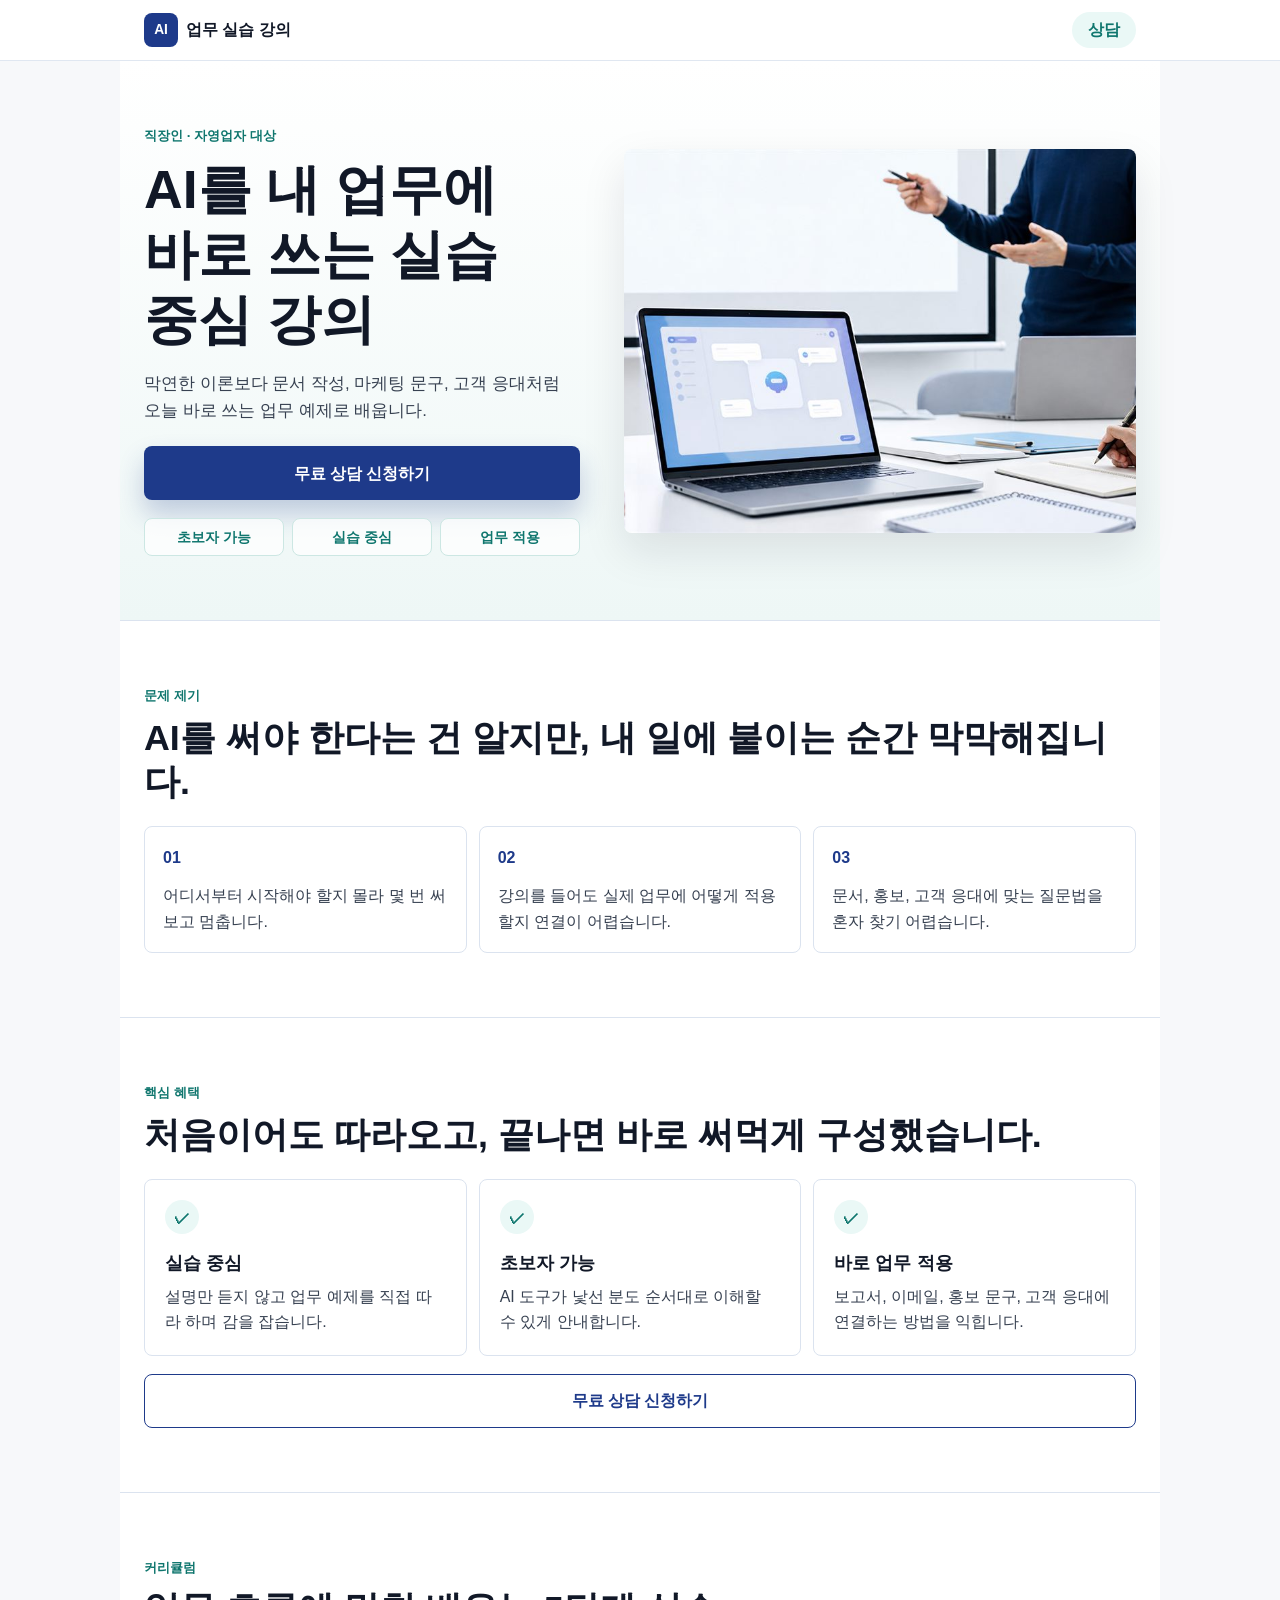
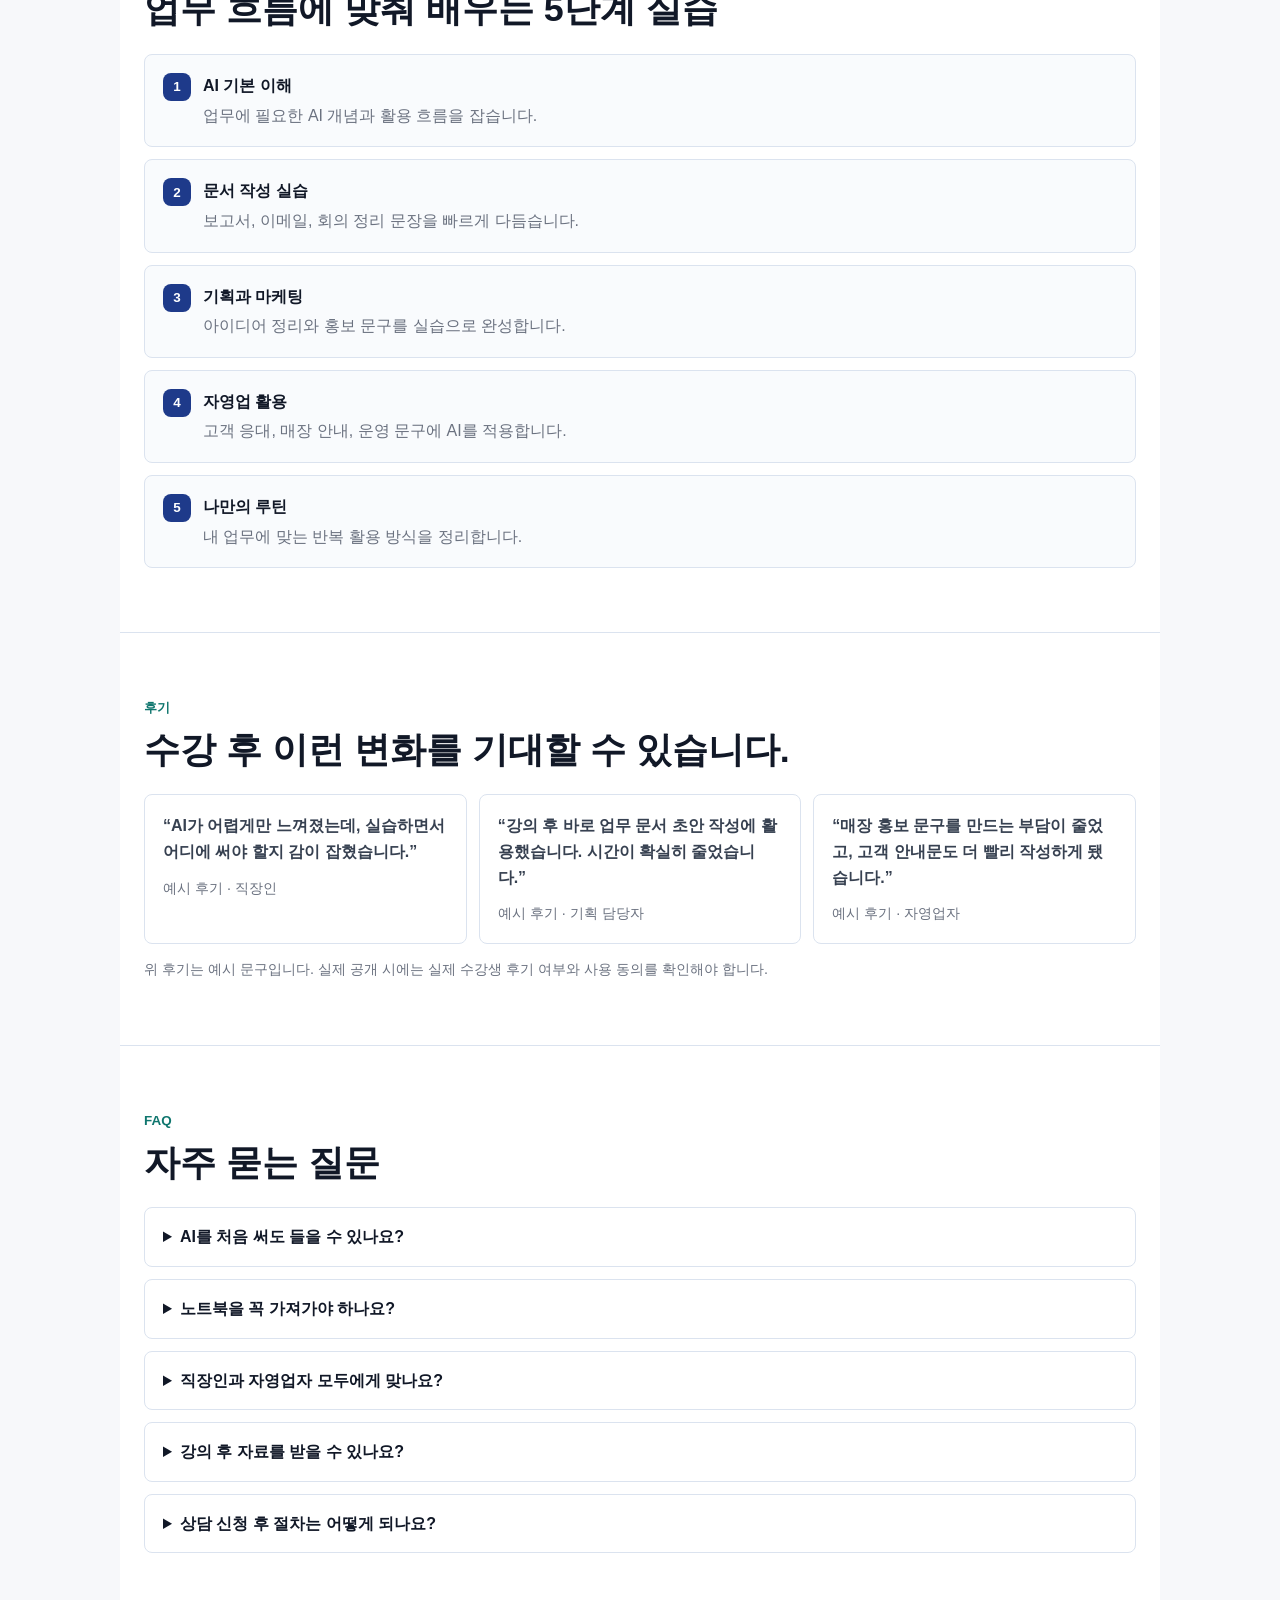
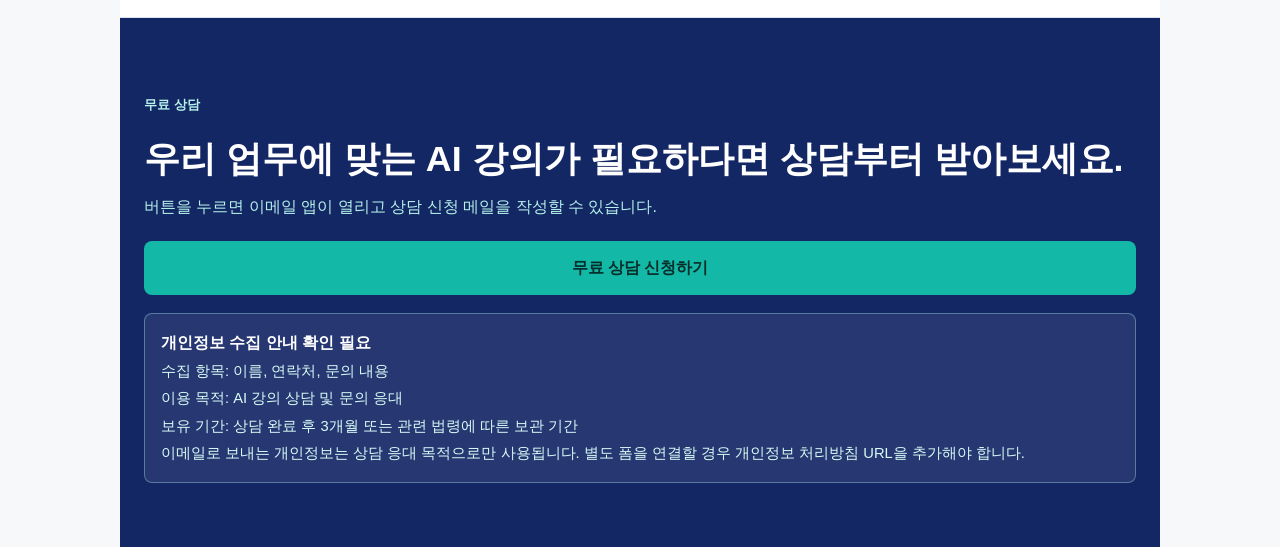
==== index.html @ 7e44499a "Add AI lecture landing page" ====
<!DOCTYPE html>
<html lang="ko">
  <head>
    <meta charset="UTF-8" />
    <meta name="viewport" content="width=device-width, initial-scale=1.0" />
    <title>AI 강의 신청 페이지</title>
    <link rel="stylesheet" href="ai-lecture-lp.css" />
  </head>
  <body>
    <header class="site-header">
      <a class="brand" href="#top" aria-label="AI 업무 실습 강의 처음으로">
        <span class="brand-mark">AI</span>
        <span>업무 실습 강의</span>
      </a>
      <a class="header-cta" href="mailto:stepmailkr@gmail.com" data-consult-button>상담</a>
    </header>

    <main id="top">
      <section class="hero-section" aria-labelledby="hero-title">
        <div class="hero-copy">
          <p class="eyebrow">직장인 · 자영업자 대상</p>
          <h1 id="hero-title">AI를 내 업무에 바로 쓰는 실습 중심 강의</h1>
          <p class="hero-description">
            막연한 이론보다 문서 작성, 마케팅 문구, 고객 응대처럼 오늘 바로 쓰는 업무 예제로 배웁니다.
          </p>
          <a class="primary-button" href="mailto:stepmailkr@gmail.com" data-consult-button>무료 상담 신청하기</a>
          <ul class="trust-list" aria-label="강의 특징">
            <li>초보자 가능</li>
            <li>실습 중심</li>
            <li>업무 적용</li>
          </ul>
        </div>
        <div class="hero-media">
          <img src="ai-lecture-hero.jpg" alt="노트북과 강의 자료가 놓인 AI 업무 실습 장면" />
        </div>
      </section>

      <section class="section problem-section" aria-labelledby="problem-title">
        <p class="section-label">문제 제기</p>
        <h2 id="problem-title">AI를 써야 한다는 건 알지만, 내 일에 붙이는 순간 막막해집니다.</h2>
        <div class="problem-list">
          <article>
            <span>01</span>
            <p>어디서부터 시작해야 할지 몰라 몇 번 써보고 멈춥니다.</p>
          </article>
          <article>
            <span>02</span>
            <p>강의를 들어도 실제 업무에 어떻게 적용할지 연결이 어렵습니다.</p>
          </article>
          <article>
            <span>03</span>
            <p>문서, 홍보, 고객 응대에 맞는 질문법을 혼자 찾기 어렵습니다.</p>
          </article>
        </div>
      </section>

      <section class="section benefit-section" aria-labelledby="benefit-title">
        <p class="section-label">핵심 혜택</p>
        <h2 id="benefit-title">처음이어도 따라오고, 끝나면 바로 써먹게 구성했습니다.</h2>
        <div class="benefit-grid">
          <article class="benefit-card">
            <span class="card-icon" aria-hidden="true">✓</span>
            <h3>실습 중심</h3>
            <p>설명만 듣지 않고 업무 예제를 직접 따라 하며 감을 잡습니다.</p>
          </article>
          <article class="benefit-card">
            <span class="card-icon" aria-hidden="true">✓</span>
            <h3>초보자 가능</h3>
            <p>AI 도구가 낯선 분도 순서대로 이해할 수 있게 안내합니다.</p>
          </article>
          <article class="benefit-card">
            <span class="card-icon" aria-hidden="true">✓</span>
            <h3>바로 업무 적용</h3>
            <p>보고서, 이메일, 홍보 문구, 고객 응대에 연결하는 방법을 익힙니다.</p>
          </article>
        </div>
        <a class="secondary-button" href="mailto:stepmailkr@gmail.com" data-consult-button>무료 상담 신청하기</a>
      </section>

      <section class="section curriculum-section" aria-labelledby="curriculum-title">
        <p class="section-label">커리큘럼</p>
        <h2 id="curriculum-title">업무 흐름에 맞춰 배우는 5단계 실습</h2>
        <ol class="curriculum-list">
          <li>
            <strong>AI 기본 이해</strong>
            <span>업무에 필요한 AI 개념과 활용 흐름을 잡습니다.</span>
          </li>
          <li>
            <strong>문서 작성 실습</strong>
            <span>보고서, 이메일, 회의 정리 문장을 빠르게 다듬습니다.</span>
          </li>
          <li>
            <strong>기획과 마케팅</strong>
            <span>아이디어 정리와 홍보 문구를 실습으로 완성합니다.</span>
          </li>
          <li>
            <strong>자영업 활용</strong>
            <span>고객 응대, 매장 안내, 운영 문구에 AI를 적용합니다.</span>
          </li>
          <li>
            <strong>나만의 루틴</strong>
            <span>내 업무에 맞는 반복 활용 방식을 정리합니다.</span>
          </li>
        </ol>
      </section>

      <section class="section review-section" aria-labelledby="review-title">
        <p class="section-label">후기</p>
        <h2 id="review-title">수강 후 이런 변화를 기대할 수 있습니다.</h2>
        <div class="review-list">
          <figure>
            <blockquote>“AI가 어렵게만 느껴졌는데, 실습하면서 어디에 써야 할지 감이 잡혔습니다.”</blockquote>
            <figcaption>예시 후기 · 직장인</figcaption>
          </figure>
          <figure>
            <blockquote>“강의 후 바로 업무 문서 초안 작성에 활용했습니다. 시간이 확실히 줄었습니다.”</blockquote>
            <figcaption>예시 후기 · 기획 담당자</figcaption>
          </figure>
          <figure>
            <blockquote>“매장 홍보 문구를 만드는 부담이 줄었고, 고객 안내문도 더 빨리 작성하게 됐습니다.”</blockquote>
            <figcaption>예시 후기 · 자영업자</figcaption>
          </figure>
        </div>
        <p class="notice-text">위 후기는 예시 문구입니다. 실제 공개 시에는 실제 수강생 후기 여부와 사용 동의를 확인해야 합니다.</p>
      </section>

      <section class="section faq-section" aria-labelledby="faq-title">
        <p class="section-label">FAQ</p>
        <h2 id="faq-title">자주 묻는 질문</h2>
        <div class="faq-list">
          <details>
            <summary>AI를 처음 써도 들을 수 있나요?</summary>
            <p>가능합니다. 기본 개념부터 실습 순서까지 초보자 기준으로 안내합니다.</p>
          </details>
          <details>
            <summary>노트북을 꼭 가져가야 하나요?</summary>
            <p>실습 중심 강의이므로 노트북 지참을 권장합니다.</p>
          </details>
          <details>
            <summary>직장인과 자영업자 모두에게 맞나요?</summary>
            <p>문서, 홍보, 고객 응대처럼 공통 업무 예제를 중심으로 다룹니다.</p>
          </details>
          <details>
            <summary>강의 후 자료를 받을 수 있나요?</summary>
            <p>상담 시 제공 자료와 강의 구성 범위를 함께 안내합니다.</p>
          </details>
          <details>
            <summary>상담 신청 후 절차는 어떻게 되나요?</summary>
            <p>신청 내용을 확인한 뒤 강의 일정과 적합한 구성을 안내드립니다.</p>
          </details>
        </div>
      </section>

      <section id="consult" class="consult-section" aria-labelledby="consult-title">
        <p class="section-label">무료 상담</p>
        <h2 id="consult-title">우리 업무에 맞는 AI 강의가 필요하다면 상담부터 받아보세요.</h2>
        <p>버튼을 누르면 이메일 앱이 열리고 상담 신청 메일을 작성할 수 있습니다.</p>
        <a class="primary-button" href="mailto:stepmailkr@gmail.com" data-consult-button>무료 상담 신청하기</a>
        <div class="privacy-note" aria-label="개인정보 수집 안내">
          <strong>개인정보 수집 안내 확인 필요</strong>
          <p>수집 항목: 이름, 연락처, 문의 내용</p>
          <p>이용 목적: AI 강의 상담 및 문의 응대</p>
          <p>보유 기간: 상담 완료 후 3개월 또는 관련 법령에 따른 보관 기간</p>
          <p>이메일로 보내는 개인정보는 상담 응대 목적으로만 사용됩니다. 별도 폼을 연결할 경우 개인정보 처리방침 URL을 추가해야 합니다.</p>
        </div>
      </section>
    </main>

    <nav class="floating-cta" aria-label="빠른 상담 신청">
      <a href="mailto:stepmailkr@gmail.com" data-consult-button>무료 상담 신청하기</a>
    </nav>

    <script src="ai-lecture-lp.js"></script>
  </body>
</html>
---- ai-lecture-lp.css ----
:root {
  color-scheme: light;
  --bg: #f7f8fa;
  --surface: #ffffff;
  --primary: #1e3a8a;
  --primary-dark: #142765;
  --accent: #14b8a6;
  --text: #111827;
  --muted: #6b7280;
  --line: #dbe3ef;
  --shadow: 0 18px 44px rgba(17, 24, 39, 0.1);
}

* {
  box-sizing: border-box;
}

html {
  scroll-behavior: smooth;
}

body {
  margin: 0;
  background: var(--bg);
  color: var(--text);
  font-family: -apple-system, BlinkMacSystemFont, "Segoe UI", "Noto Sans KR", sans-serif;
  line-height: 1.6;
}

body::after {
  content: "";
  display: block;
  height: 84px;
}

a {
  color: inherit;
  text-decoration: none;
}

img {
  display: block;
  width: 100%;
}

.site-header {
  position: sticky;
  top: 0;
  z-index: 20;
  display: flex;
  align-items: center;
  justify-content: space-between;
  min-height: 60px;
  padding: 12px 18px;
  background: rgba(255, 255, 255, 0.92);
  border-bottom: 1px solid rgba(219, 227, 239, 0.86);
  backdrop-filter: blur(14px);
}

.brand {
  display: inline-flex;
  align-items: center;
  gap: 8px;
  font-weight: 800;
}

.brand-mark {
  display: inline-grid;
  width: 34px;
  height: 34px;
  place-items: center;
  border-radius: 8px;
  background: var(--primary);
  color: #fff;
  font-size: 0.86rem;
}

.header-cta {
  display: inline-flex;
  min-height: 36px;
  align-items: center;
  justify-content: center;
  padding: 0 16px;
  border-radius: 999px;
  background: #eaf8f6;
  color: #0f766e;
  font-weight: 800;
}

main {
  max-width: 720px;
  margin: 0 auto;
}

.hero-section {
  padding: 34px 18px 28px;
  background: linear-gradient(180deg, #ffffff 0%, #eef7f6 100%);
}

.eyebrow,
.section-label {
  margin: 0 0 10px;
  color: #0f766e;
  font-size: 0.84rem;
  font-weight: 900;
}

.hero-copy h1,
.section h2,
.consult-section h2 {
  margin: 0;
  letter-spacing: 0;
  line-height: 1.22;
}

.hero-copy h1 {
  max-width: 12ch;
  font-size: 2.45rem;
}

.hero-description {
  margin: 18px 0 22px;
  color: #374151;
  font-size: 1.05rem;
}

.primary-button,
.secondary-button {
  display: inline-flex;
  width: 100%;
  min-height: 54px;
  align-items: center;
  justify-content: center;
  border-radius: 8px;
  font-weight: 900;
  text-align: center;
}

.primary-button {
  background: var(--primary);
  color: #fff;
  box-shadow: 0 14px 26px rgba(30, 58, 138, 0.24);
}

.secondary-button {
  margin-top: 18px;
  border: 1px solid var(--primary);
  color: var(--primary);
  background: #fff;
}

.trust-list {
  display: grid;
  grid-template-columns: repeat(3, 1fr);
  gap: 8px;
  padding: 0;
  margin: 18px 0 0;
  list-style: none;
}

.trust-list li {
  min-height: 38px;
  display: grid;
  place-items: center;
  border: 1px solid #cce7e3;
  border-radius: 8px;
  background: rgba(255, 255, 255, 0.74);
  color: #0f766e;
  font-size: 0.88rem;
  font-weight: 800;
}

.hero-media {
  margin-top: 28px;
  overflow: hidden;
  border-radius: 8px;
  box-shadow: var(--shadow);
}

.hero-media img {
  aspect-ratio: 4 / 3;
  object-fit: cover;
}

.section,
.consult-section {
  padding: 42px 18px;
  background: var(--surface);
  border-top: 1px solid var(--line);
}

.section h2,
.consult-section h2 {
  font-size: 1.72rem;
}

.problem-list,
.benefit-grid,
.review-list,
.faq-list {
  display: grid;
  gap: 12px;
  margin-top: 22px;
}

.problem-list article,
.benefit-card,
.review-list figure,
.faq-list details {
  margin: 0;
  border: 1px solid var(--line);
  border-radius: 8px;
  background: #fff;
}

.problem-list article {
  display: grid;
  grid-template-columns: 42px 1fr;
  gap: 12px;
  padding: 18px;
}

.problem-list span {
  color: var(--primary);
  font-weight: 900;
}

.problem-list p,
.benefit-card p,
.review-list blockquote,
.consult-section p,
.faq-list p {
  margin: 0;
  color: #374151;
}

.benefit-card {
  padding: 20px;
}

.card-icon {
  display: grid;
  width: 34px;
  height: 34px;
  place-items: center;
  border-radius: 999px;
  background: #eaf8f6;
  color: #0f766e;
  font-weight: 900;
}

.benefit-card h3 {
  margin: 14px 0 6px;
  font-size: 1.15rem;
}

.curriculum-list {
  display: grid;
  gap: 12px;
  padding: 0;
  margin: 22px 0 0;
  list-style: none;
  counter-reset: lesson;
}

.curriculum-list li {
  position: relative;
  display: grid;
  gap: 4px;
  padding: 18px 18px 18px 58px;
  border: 1px solid var(--line);
  border-radius: 8px;
  background: #f9fbfd;
  counter-increment: lesson;
}

.curriculum-list li::before {
  content: counter(lesson);
  position: absolute;
  top: 18px;
  left: 18px;
  display: grid;
  width: 28px;
  height: 28px;
  place-items: center;
  border-radius: 8px;
  background: var(--primary);
  color: #fff;
  font-size: 0.84rem;
  font-weight: 900;
}

.curriculum-list span {
  color: var(--muted);
}

.review-list figure {
  padding: 18px;
}

.review-list blockquote {
  font-weight: 700;
}

.review-list figcaption {
  margin-top: 12px;
  color: var(--muted);
  font-size: 0.9rem;
}

.notice-text {
  margin: 14px 0 0;
  color: var(--muted);
  font-size: 0.9rem;
}

.faq-list details {
  padding: 0;
}

.faq-list summary {
  min-height: 56px;
  padding: 16px 18px;
  cursor: pointer;
  font-weight: 800;
}

.faq-list p {
  padding: 0 18px 18px;
}

.consult-section {
  margin-bottom: 10px;
  background: var(--primary-dark);
  color: #fff;
}

.consult-section .section-label,
.consult-section p {
  color: #b5f2ea;
}

.consult-section p {
  margin: 12px 0 22px;
}

.consult-section .primary-button {
  background: var(--accent);
  color: #062d2a;
  box-shadow: none;
}

.privacy-note {
  display: grid;
  gap: 4px;
  margin-top: 18px;
  padding: 16px;
  border: 1px solid rgba(181, 242, 234, 0.36);
  border-radius: 8px;
  background: rgba(255, 255, 255, 0.08);
}

.privacy-note strong {
  color: #ffffff;
}

.privacy-note p {
  margin: 0;
  color: #d9fbf7;
  font-size: 0.92rem;
}

.floating-cta {
  position: fixed;
  right: 0;
  bottom: 0;
  left: 0;
  z-index: 30;
  padding: 12px 16px calc(12px + env(safe-area-inset-bottom));
  background: rgba(255, 255, 255, 0.94);
  border-top: 1px solid var(--line);
  backdrop-filter: blur(14px);
}

.floating-cta a {
  display: flex;
  max-width: 680px;
  min-height: 54px;
  align-items: center;
  justify-content: center;
  margin: 0 auto;
  border-radius: 8px;
  background: var(--primary);
  color: #fff;
  font-weight: 900;
  box-shadow: 0 14px 26px rgba(30, 58, 138, 0.24);
}

@media (min-width: 760px) {
  body::after {
    height: 0;
  }

  .site-header {
    padding-inline: calc((100vw - 1040px) / 2 + 24px);
  }

  main {
    max-width: none;
  }

  .hero-section,
  .section,
  .consult-section {
    display: grid;
    max-width: 1040px;
    margin: 0 auto;
    padding: 64px 24px;
  }

  .hero-section {
    grid-template-columns: 0.92fr 1.08fr;
    gap: 44px;
    align-items: center;
  }

  .hero-copy h1 {
    max-width: 13ch;
    font-size: 3.35rem;
  }

  .section h2,
  .consult-section h2 {
    font-size: 2.24rem;
  }

  .hero-media {
    margin-top: 0;
  }

  .benefit-grid,
  .review-list {
    grid-template-columns: repeat(3, 1fr);
  }

  .problem-list {
    grid-template-columns: repeat(3, 1fr);
  }

  .problem-list article {
    grid-template-columns: 1fr;
  }

  .floating-cta {
    display: none;
  }
}
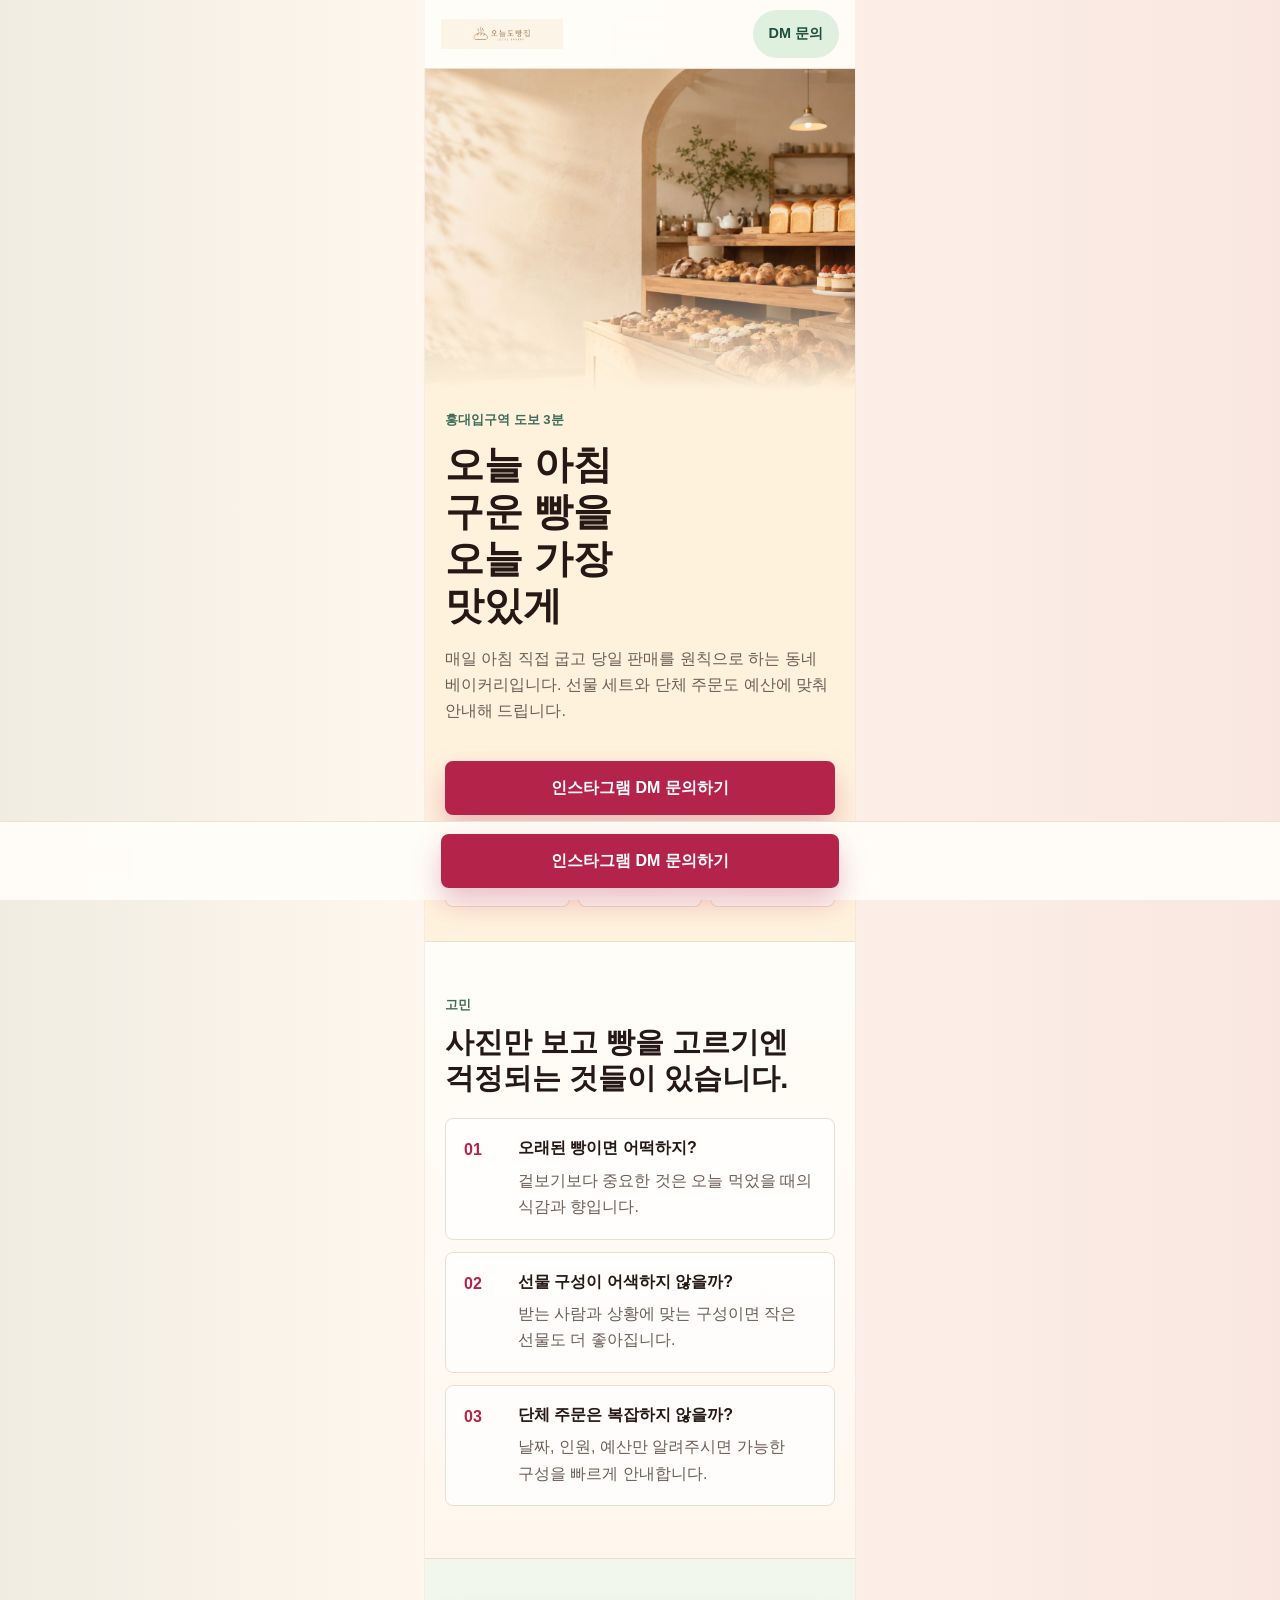
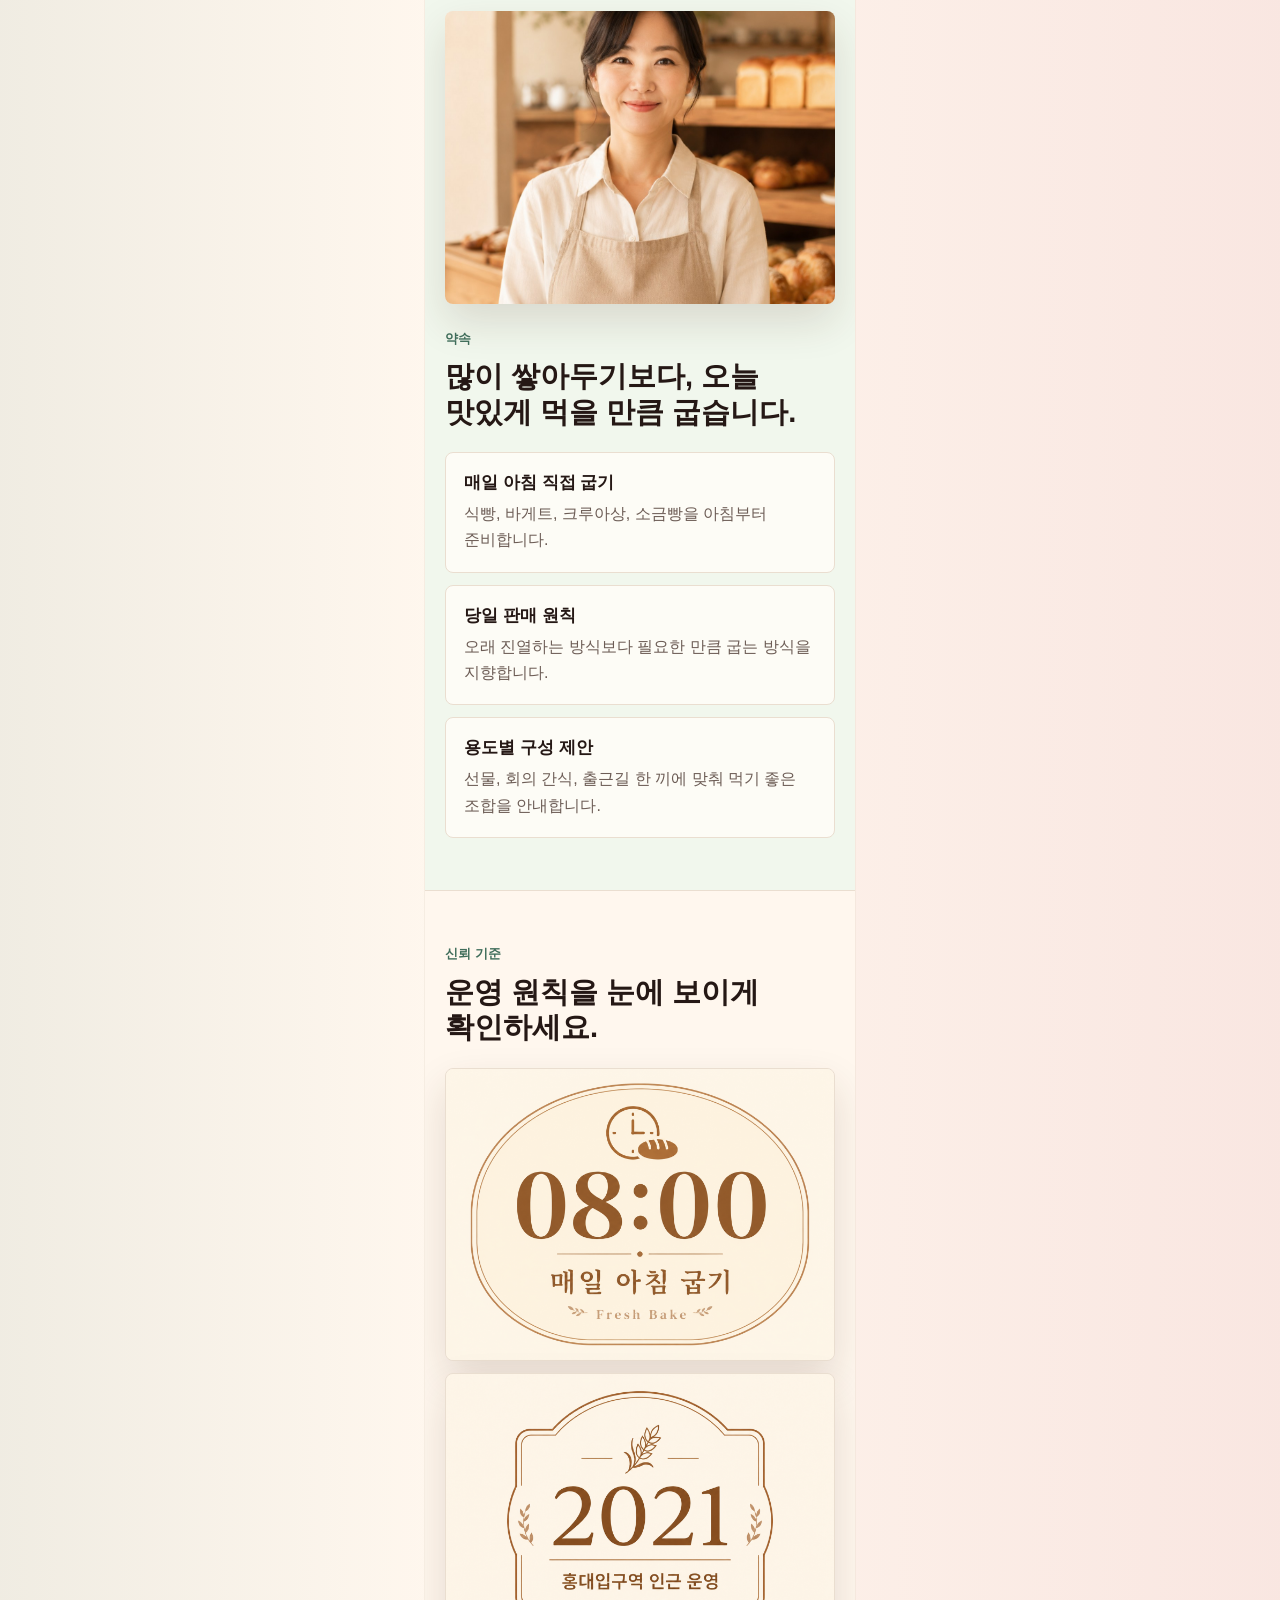
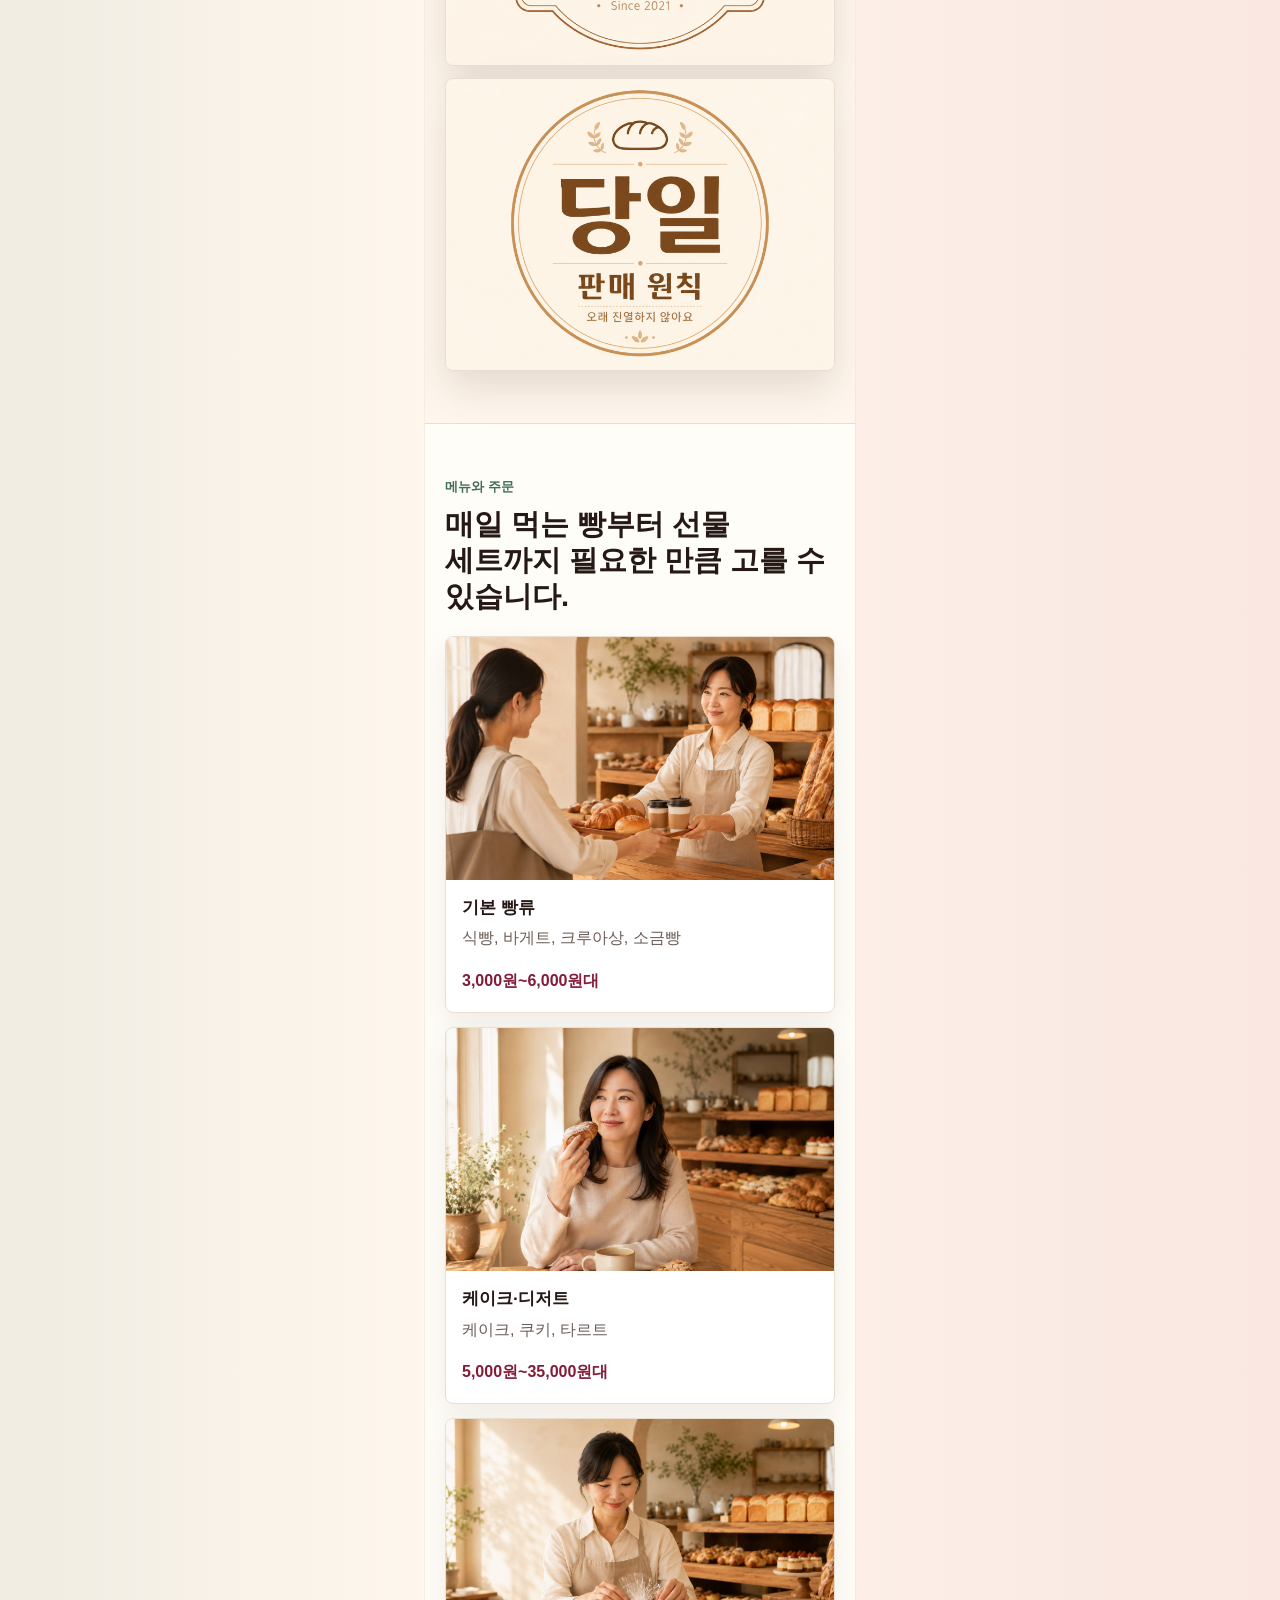
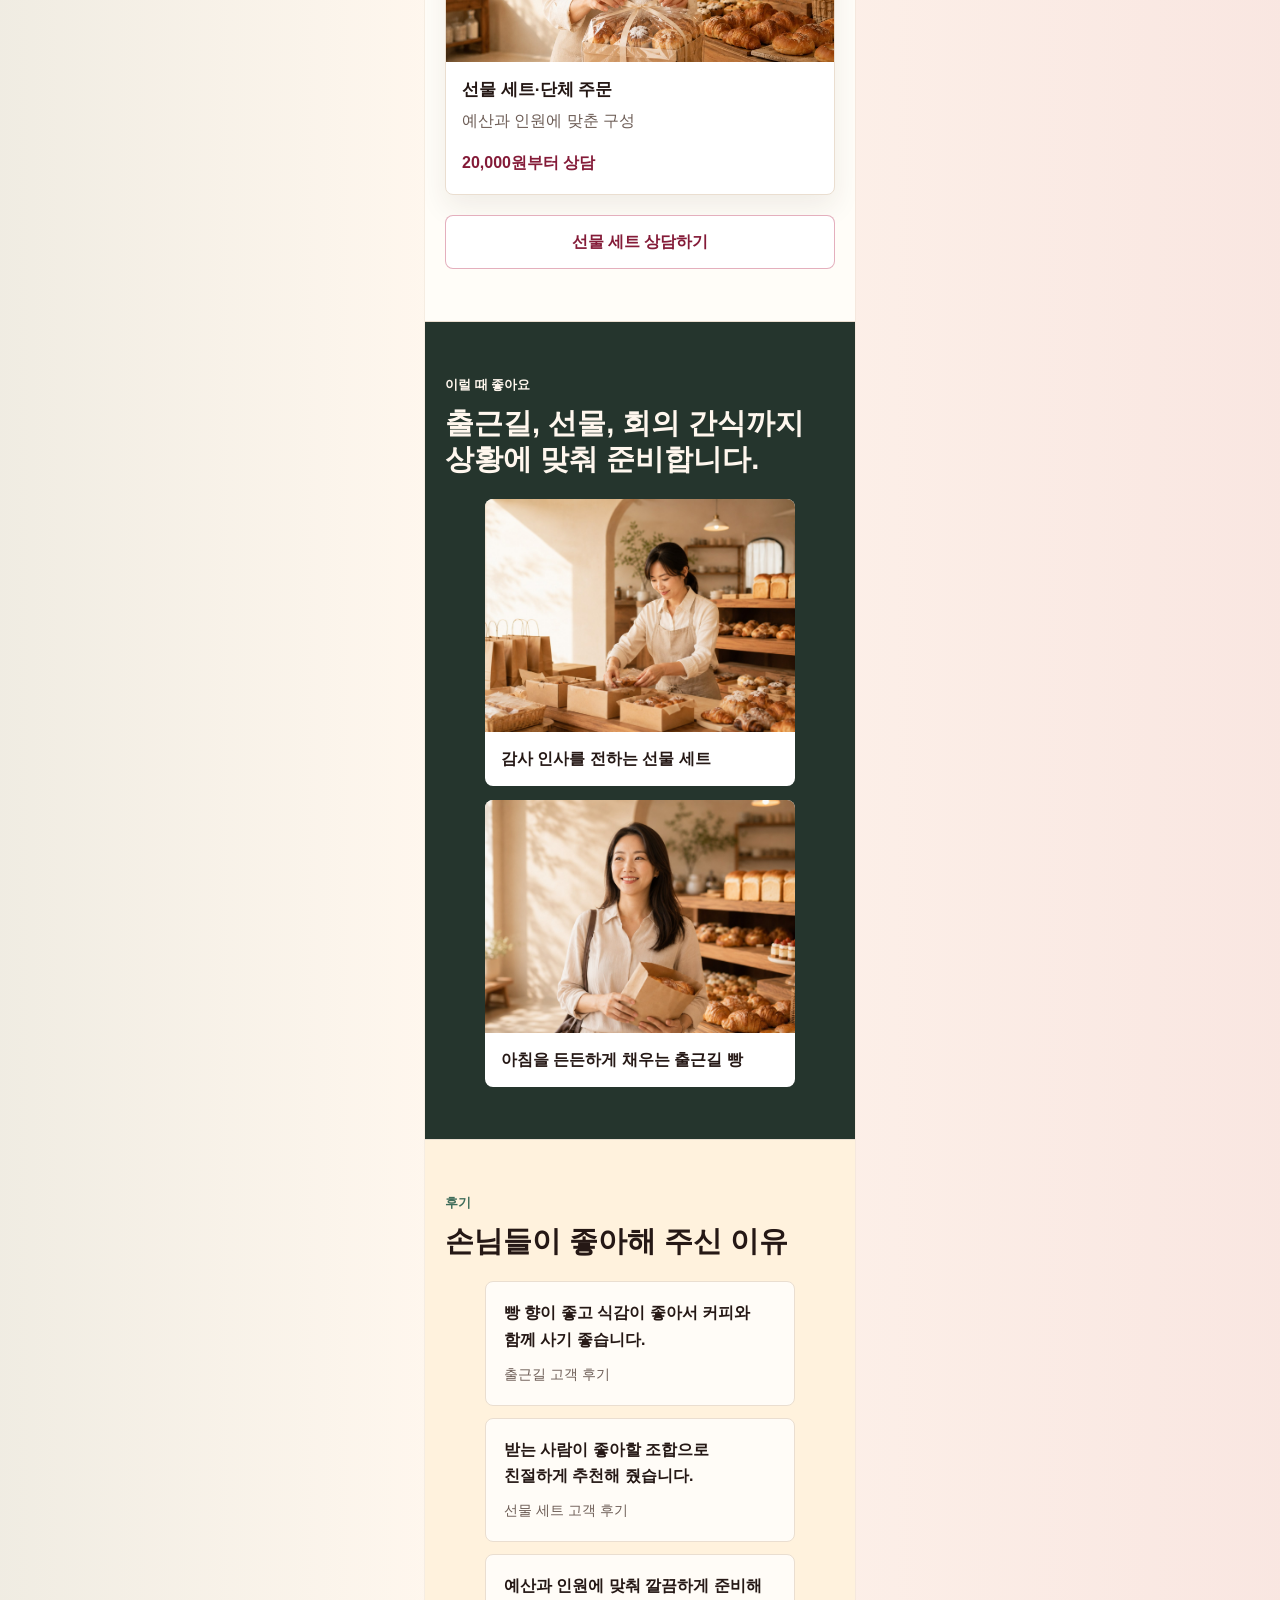
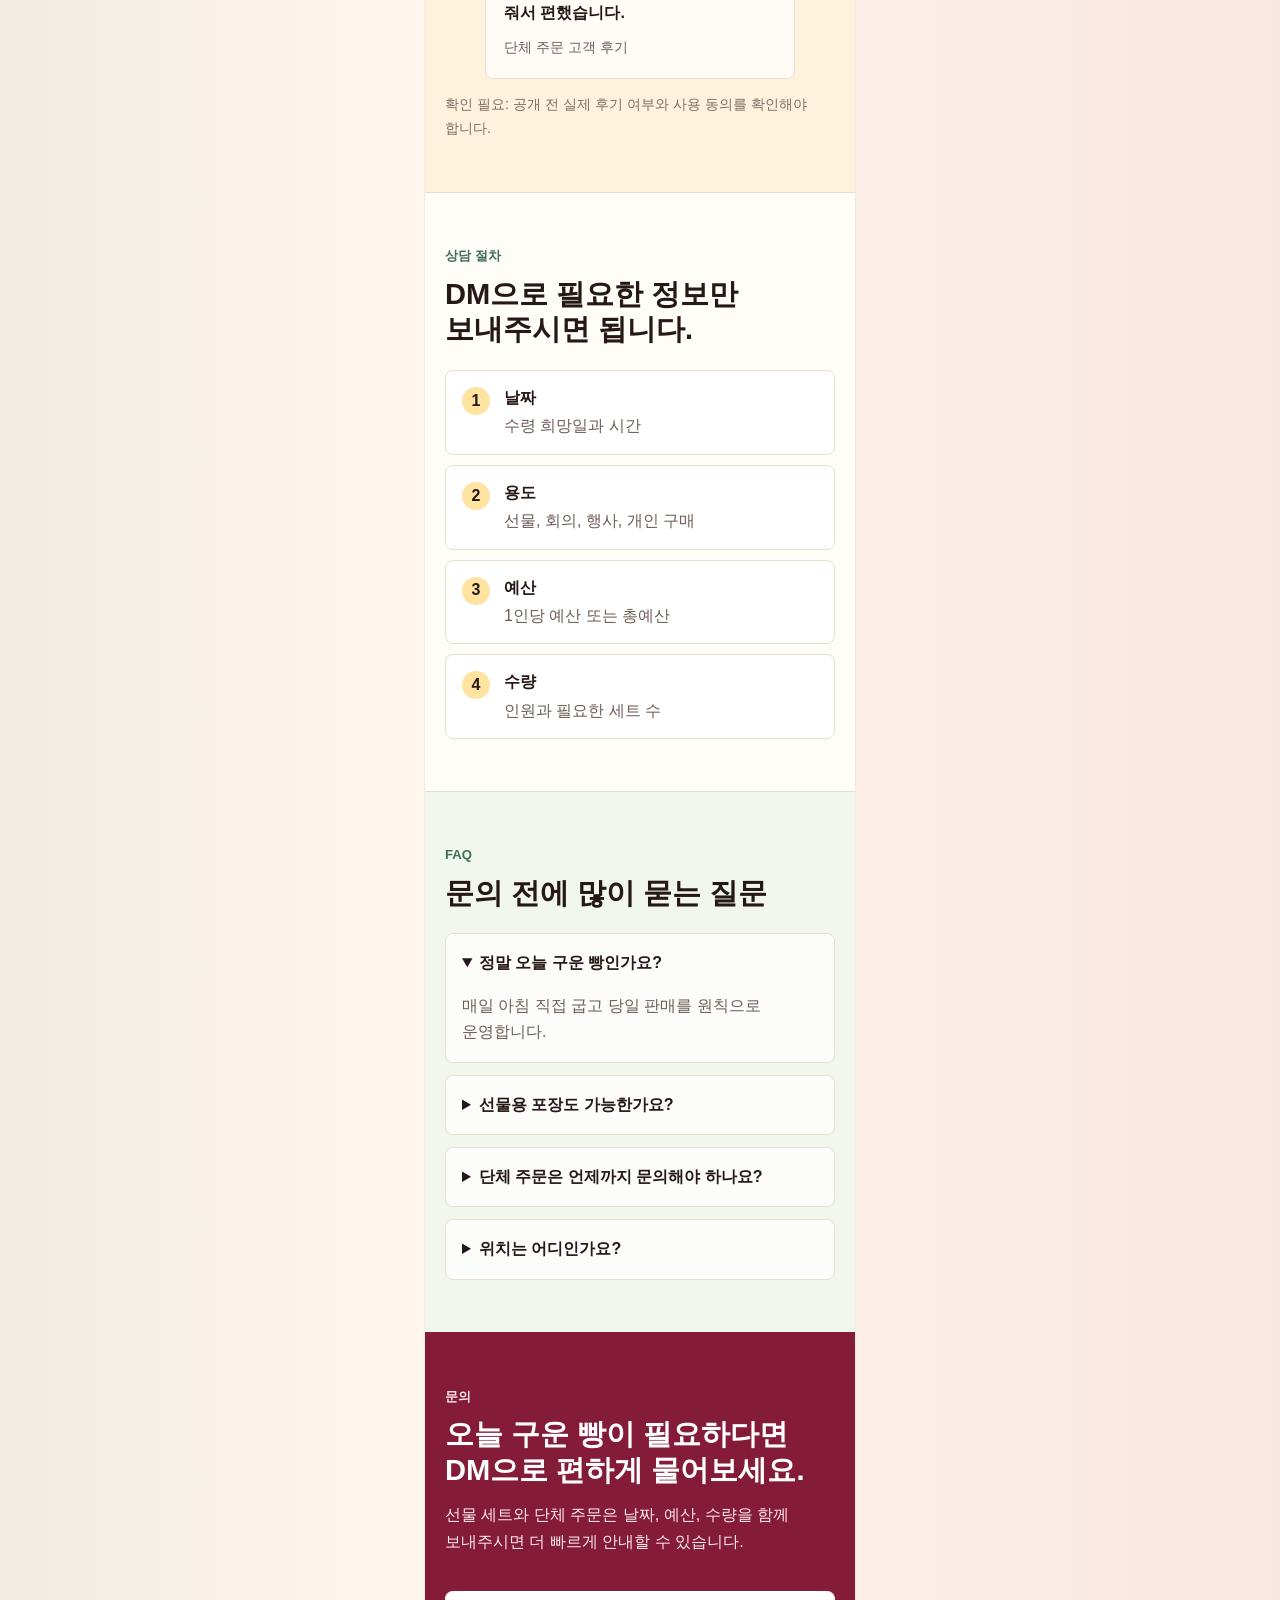
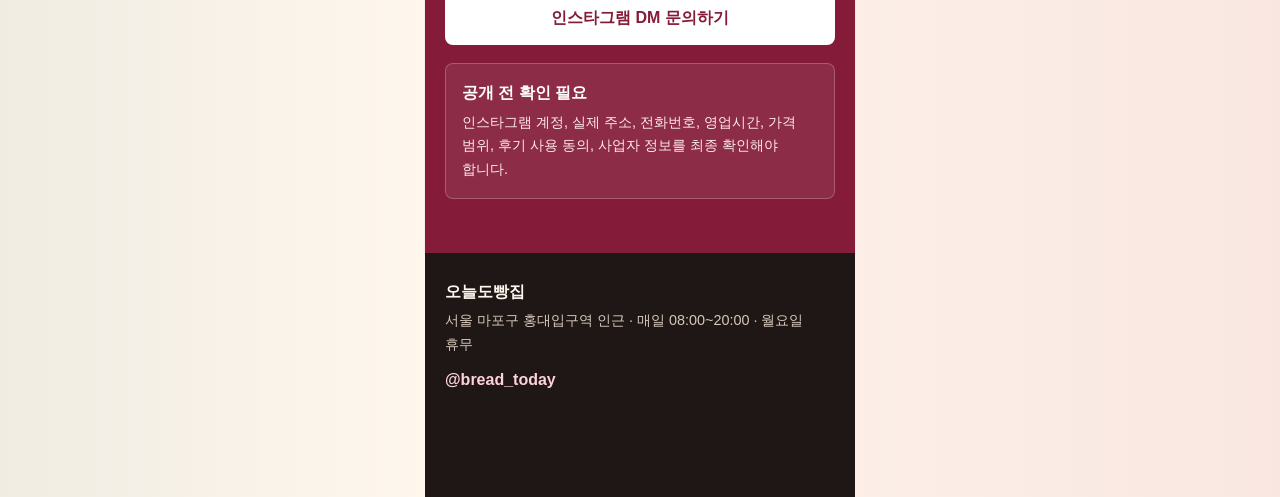
==== commit 169a6845: "Build today bakery mobile LP" ====
--- a/index.html
+++ b/index.html
@@ -3,173 +3,225 @@
   <head>
     <meta charset="UTF-8" />
     <meta name="viewport" content="width=device-width, initial-scale=1.0" />
-    <title>AI 강의 신청 페이지</title>
-    <link rel="stylesheet" href="ai-lecture-lp.css" />
+    <title>오늘도빵집 | 홍대입구역 동네 베이커리</title>
+    <meta
+      name="description"
+      content="홍대입구역 근처 오늘도빵집. 매일 아침 직접 구운 빵, 선물 세트, 단체 주문을 인스타그램 DM으로 상담하세요."
+    />
+    <link rel="stylesheet" href="today-bakery-lp.css" />
   </head>
   <body>
     <header class="site-header">
-      <a class="brand" href="#top" aria-label="AI 업무 실습 강의 처음으로">
-        <span class="brand-mark">AI</span>
-        <span>업무 실습 강의</span>
+      <a class="brand" href="#top" aria-label="오늘도빵집 처음으로">
+        <img src="src/logo.png" alt="오늘도빵집" />
       </a>
-      <a class="header-cta" href="mailto:stepmailkr@gmail.com" data-consult-button>상담</a>
+      <a class="header-cta" href="https://www.instagram.com/bread_today" data-cta>DM 문의</a>
     </header>
 
-    <main id="top">
+    <main id="top" class="page-shell">
       <section class="hero-section" aria-labelledby="hero-title">
+        <div class="hero-media">
+          <img src="src/fv.jpg" alt="햇살이 들어오는 베이커리 매장과 갓 구운 빵" />
+        </div>
         <div class="hero-copy">
-          <p class="eyebrow">직장인 · 자영업자 대상</p>
-          <h1 id="hero-title">AI를 내 업무에 바로 쓰는 실습 중심 강의</h1>
-          <p class="hero-description">
-            막연한 이론보다 문서 작성, 마케팅 문구, 고객 응대처럼 오늘 바로 쓰는 업무 예제로 배웁니다.
+          <p class="eyebrow">홍대입구역 도보 3분</p>
+          <h1 id="hero-title">오늘 아침 구운 빵을 오늘 가장 맛있게</h1>
+          <p>
+            매일 아침 직접 굽고 당일 판매를 원칙으로 하는 동네 베이커리입니다. 선물 세트와 단체 주문도 예산에 맞춰 안내해 드립니다.
           </p>
-          <a class="primary-button" href="mailto:stepmailkr@gmail.com" data-consult-button>무료 상담 신청하기</a>
-          <ul class="trust-list" aria-label="강의 특징">
-            <li>초보자 가능</li>
-            <li>실습 중심</li>
-            <li>업무 적용</li>
-          </ul>
-        </div>
-        <div class="hero-media">
-          <img src="ai-lecture-hero.jpg" alt="노트북과 강의 자료가 놓인 AI 업무 실습 장면" />
+          <a class="primary-button" href="https://www.instagram.com/bread_today" data-cta>인스타그램 DM 문의하기</a>
+          <dl class="quick-facts" aria-label="오늘도빵집 핵심 정보">
+            <div>
+              <dt>OPEN</dt>
+              <dd>08:00</dd>
+            </div>
+            <div>
+              <dt>GIFT</dt>
+              <dd>2만원부터</dd>
+            </div>
+            <div>
+              <dt>PLACE</dt>
+              <dd>홍대입구역</dd>
+            </div>
+          </dl>
         </div>
       </section>
 
       <section class="section problem-section" aria-labelledby="problem-title">
-        <p class="section-label">문제 제기</p>
-        <h2 id="problem-title">AI를 써야 한다는 건 알지만, 내 일에 붙이는 순간 막막해집니다.</h2>
-        <div class="problem-list">
+        <p class="section-label">고민</p>
+        <h2 id="problem-title">사진만 보고 빵을 고르기엔 걱정되는 것들이 있습니다.</h2>
+        <div class="compact-list">
           <article>
             <span>01</span>
-            <p>어디서부터 시작해야 할지 몰라 몇 번 써보고 멈춥니다.</p>
+            <strong>오래된 빵이면 어떡하지?</strong>
+            <p>겉보기보다 중요한 것은 오늘 먹었을 때의 식감과 향입니다.</p>
           </article>
           <article>
             <span>02</span>
-            <p>강의를 들어도 실제 업무에 어떻게 적용할지 연결이 어렵습니다.</p>
+            <strong>선물 구성이 어색하지 않을까?</strong>
+            <p>받는 사람과 상황에 맞는 구성이면 작은 선물도 더 좋아집니다.</p>
           </article>
           <article>
             <span>03</span>
-            <p>문서, 홍보, 고객 응대에 맞는 질문법을 혼자 찾기 어렵습니다.</p>
-          </article>
-        </div>
-      </section>
-
-      <section class="section benefit-section" aria-labelledby="benefit-title">
-        <p class="section-label">핵심 혜택</p>
-        <h2 id="benefit-title">처음이어도 따라오고, 끝나면 바로 써먹게 구성했습니다.</h2>
-        <div class="benefit-grid">
-          <article class="benefit-card">
-            <span class="card-icon" aria-hidden="true">✓</span>
-            <h3>실습 중심</h3>
-            <p>설명만 듣지 않고 업무 예제를 직접 따라 하며 감을 잡습니다.</p>
-          </article>
-          <article class="benefit-card">
-            <span class="card-icon" aria-hidden="true">✓</span>
-            <h3>초보자 가능</h3>
-            <p>AI 도구가 낯선 분도 순서대로 이해할 수 있게 안내합니다.</p>
-          </article>
-          <article class="benefit-card">
-            <span class="card-icon" aria-hidden="true">✓</span>
-            <h3>바로 업무 적용</h3>
-            <p>보고서, 이메일, 홍보 문구, 고객 응대에 연결하는 방법을 익힙니다.</p>
-          </article>
-        </div>
-        <a class="secondary-button" href="mailto:stepmailkr@gmail.com" data-consult-button>무료 상담 신청하기</a>
-      </section>
-
-      <section class="section curriculum-section" aria-labelledby="curriculum-title">
-        <p class="section-label">커리큘럼</p>
-        <h2 id="curriculum-title">업무 흐름에 맞춰 배우는 5단계 실습</h2>
-        <ol class="curriculum-list">
-          <li>
-            <strong>AI 기본 이해</strong>
-            <span>업무에 필요한 AI 개념과 활용 흐름을 잡습니다.</span>
-          </li>
-          <li>
-            <strong>문서 작성 실습</strong>
-            <span>보고서, 이메일, 회의 정리 문장을 빠르게 다듬습니다.</span>
-          </li>
-          <li>
-            <strong>기획과 마케팅</strong>
-            <span>아이디어 정리와 홍보 문구를 실습으로 완성합니다.</span>
-          </li>
-          <li>
-            <strong>자영업 활용</strong>
-            <span>고객 응대, 매장 안내, 운영 문구에 AI를 적용합니다.</span>
-          </li>
-          <li>
-            <strong>나만의 루틴</strong>
-            <span>내 업무에 맞는 반복 활용 방식을 정리합니다.</span>
-          </li>
+            <strong>단체 주문은 복잡하지 않을까?</strong>
+            <p>날짜, 인원, 예산만 알려주시면 가능한 구성을 빠르게 안내합니다.</p>
+          </article>
+        </div>
+      </section>
+
+      <section class="section promise-section" aria-labelledby="promise-title">
+        <div class="split-image">
+          <img src="src/profile.jpg" alt="오늘도빵집에서 빵을 준비하는 모습" />
+        </div>
+        <div>
+          <p class="section-label">약속</p>
+          <h2 id="promise-title">많이 쌓아두기보다, 오늘 맛있게 먹을 만큼 굽습니다.</h2>
+          <div class="promise-list">
+            <article>
+              <h3>매일 아침 직접 굽기</h3>
+              <p>식빵, 바게트, 크루아상, 소금빵을 아침부터 준비합니다.</p>
+            </article>
+            <article>
+              <h3>당일 판매 원칙</h3>
+              <p>오래 진열하는 방식보다 필요한 만큼 굽는 방식을 지향합니다.</p>
+            </article>
+            <article>
+              <h3>용도별 구성 제안</h3>
+              <p>선물, 회의 간식, 출근길 한 끼에 맞춰 먹기 좋은 조합을 안내합니다.</p>
+            </article>
+          </div>
+        </div>
+      </section>
+
+      <section class="section proof-section" aria-labelledby="proof-title">
+        <p class="section-label">신뢰 기준</p>
+        <h2 id="proof-title">운영 원칙을 눈에 보이게 확인하세요.</h2>
+        <div class="badge-grid">
+          <img src="src/badge-1.png" alt="매일 아침 08시 굽기" />
+          <img src="src/badge-2.png" alt="2021년부터 홍대입구역 인근 운영" />
+          <img src="src/badge-3.png" alt="당일 판매 원칙" />
+        </div>
+      </section>
+
+      <section class="section menu-section" id="gift" aria-labelledby="menu-title">
+        <p class="section-label">메뉴와 주문</p>
+        <h2 id="menu-title">매일 먹는 빵부터 선물 세트까지 필요한 만큼 고를 수 있습니다.</h2>
+        <div class="menu-grid">
+          <article>
+            <img src="src/case-1.jpg" alt="기본 빵과 커피" />
+            <h3>기본 빵류</h3>
+            <p>식빵, 바게트, 크루아상, 소금빵</p>
+            <strong>3,000원~6,000원대</strong>
+          </article>
+          <article>
+            <img src="src/voice-3.jpg" alt="케이크와 디저트" />
+            <h3>케이크·디저트</h3>
+            <p>케이크, 쿠키, 타르트</p>
+            <strong>5,000원~35,000원대</strong>
+          </article>
+          <article>
+            <img src="src/case-3.jpg" alt="선물 세트 포장" />
+            <h3>선물 세트·단체 주문</h3>
+            <p>예산과 인원에 맞춘 구성</p>
+            <strong>20,000원부터 상담</strong>
+          </article>
+        </div>
+        <a class="secondary-button" href="https://www.instagram.com/bread_today" data-cta>선물 세트 상담하기</a>
+      </section>
+
+      <section class="section usecase-section" aria-labelledby="usecase-title">
+        <p class="section-label">이럴 때 좋아요</p>
+        <h2 id="usecase-title">출근길, 선물, 회의 간식까지 상황에 맞춰 준비합니다.</h2>
+        <div class="photo-stack">
+          <figure>
+            <img src="src/case-2.jpg" alt="선물용 빵 세트를 포장하는 장면" />
+            <figcaption>감사 인사를 전하는 선물 세트</figcaption>
+          </figure>
+          <figure>
+            <img src="src/voice-1.jpg" alt="빵을 들고 미소 짓는 고객" />
+            <figcaption>아침을 든든하게 채우는 출근길 빵</figcaption>
+          </figure>
+        </div>
+      </section>
+
+      <section class="section review-section" id="reviews" aria-labelledby="review-title">
+        <p class="section-label">후기</p>
+        <h2 id="review-title">손님들이 좋아해 주신 이유</h2>
+        <div class="review-list">
+          <figure>
+            <blockquote>빵 향이 좋고 식감이 좋아서 커피와 함께 사기 좋습니다.</blockquote>
+            <figcaption>출근길 고객 후기</figcaption>
+          </figure>
+          <figure>
+            <blockquote>받는 사람이 좋아할 조합으로 친절하게 추천해 줬습니다.</blockquote>
+            <figcaption>선물 세트 고객 후기</figcaption>
+          </figure>
+          <figure>
+            <blockquote>예산과 인원에 맞춰 깔끔하게 준비해 줘서 편했습니다.</blockquote>
+            <figcaption>단체 주문 고객 후기</figcaption>
+          </figure>
+        </div>
+        <p class="notice-text">확인 필요: 공개 전 실제 후기 여부와 사용 동의를 확인해야 합니다.</p>
+      </section>
+
+      <section class="section order-section" aria-labelledby="order-title">
+        <p class="section-label">상담 절차</p>
+        <h2 id="order-title">DM으로 필요한 정보만 보내주시면 됩니다.</h2>
+        <ol class="step-list">
+          <li><strong>날짜</strong><span>수령 희망일과 시간</span></li>
+          <li><strong>용도</strong><span>선물, 회의, 행사, 개인 구매</span></li>
+          <li><strong>예산</strong><span>1인당 예산 또는 총예산</span></li>
+          <li><strong>수량</strong><span>인원과 필요한 세트 수</span></li>
         </ol>
-      </section>
-
-      <section class="section review-section" aria-labelledby="review-title">
-        <p class="section-label">후기</p>
-        <h2 id="review-title">수강 후 이런 변화를 기대할 수 있습니다.</h2>
-        <div class="review-list">
-          <figure>
-            <blockquote>“AI가 어렵게만 느껴졌는데, 실습하면서 어디에 써야 할지 감이 잡혔습니다.”</blockquote>
-            <figcaption>예시 후기 · 직장인</figcaption>
-          </figure>
-          <figure>
-            <blockquote>“강의 후 바로 업무 문서 초안 작성에 활용했습니다. 시간이 확실히 줄었습니다.”</blockquote>
-            <figcaption>예시 후기 · 기획 담당자</figcaption>
-          </figure>
-          <figure>
-            <blockquote>“매장 홍보 문구를 만드는 부담이 줄었고, 고객 안내문도 더 빨리 작성하게 됐습니다.”</blockquote>
-            <figcaption>예시 후기 · 자영업자</figcaption>
-          </figure>
-        </div>
-        <p class="notice-text">위 후기는 예시 문구입니다. 실제 공개 시에는 실제 수강생 후기 여부와 사용 동의를 확인해야 합니다.</p>
       </section>
 
       <section class="section faq-section" aria-labelledby="faq-title">
         <p class="section-label">FAQ</p>
-        <h2 id="faq-title">자주 묻는 질문</h2>
+        <h2 id="faq-title">문의 전에 많이 묻는 질문</h2>
         <div class="faq-list">
+          <details open>
+            <summary>정말 오늘 구운 빵인가요?</summary>
+            <p>매일 아침 직접 굽고 당일 판매를 원칙으로 운영합니다.</p>
+          </details>
           <details>
-            <summary>AI를 처음 써도 들을 수 있나요?</summary>
-            <p>가능합니다. 기본 개념부터 실습 순서까지 초보자 기준으로 안내합니다.</p>
+            <summary>선물용 포장도 가능한가요?</summary>
+            <p>예산, 받는 사람, 용도에 맞춰 보기 좋고 먹기 좋은 구성을 안내합니다.</p>
           </details>
           <details>
-            <summary>노트북을 꼭 가져가야 하나요?</summary>
-            <p>실습 중심 강의이므로 노트북 지참을 권장합니다.</p>
+            <summary>단체 주문은 언제까지 문의해야 하나요?</summary>
+            <p>수량과 구성에 따라 달라질 수 있어 필요한 날짜를 먼저 알려주시면 확인해 드립니다.</p>
           </details>
           <details>
-            <summary>직장인과 자영업자 모두에게 맞나요?</summary>
-            <p>문서, 홍보, 고객 응대처럼 공통 업무 예제를 중심으로 다룹니다.</p>
-          </details>
-          <details>
-            <summary>강의 후 자료를 받을 수 있나요?</summary>
-            <p>상담 시 제공 자료와 강의 구성 범위를 함께 안내합니다.</p>
-          </details>
-          <details>
-            <summary>상담 신청 후 절차는 어떻게 되나요?</summary>
-            <p>신청 내용을 확인한 뒤 강의 일정과 적합한 구성을 안내드립니다.</p>
-          </details>
-        </div>
-      </section>
-
-      <section id="consult" class="consult-section" aria-labelledby="consult-title">
-        <p class="section-label">무료 상담</p>
-        <h2 id="consult-title">우리 업무에 맞는 AI 강의가 필요하다면 상담부터 받아보세요.</h2>
-        <p>버튼을 누르면 이메일 앱이 열리고 상담 신청 메일을 작성할 수 있습니다.</p>
-        <a class="primary-button" href="mailto:stepmailkr@gmail.com" data-consult-button>무료 상담 신청하기</a>
-        <div class="privacy-note" aria-label="개인정보 수집 안내">
-          <strong>개인정보 수집 안내 확인 필요</strong>
-          <p>수집 항목: 이름, 연락처, 문의 내용</p>
-          <p>이용 목적: AI 강의 상담 및 문의 응대</p>
-          <p>보유 기간: 상담 완료 후 3개월 또는 관련 법령에 따른 보관 기간</p>
-          <p>이메일로 보내는 개인정보는 상담 응대 목적으로만 사용됩니다. 별도 폼을 연결할 경우 개인정보 처리방침 URL을 추가해야 합니다.</p>
+            <summary>위치는 어디인가요?</summary>
+            <p>홍대입구역 인근으로 안내되어 있으며, 정확한 주소는 공개 전 최종 확인이 필요합니다.</p>
+          </details>
+        </div>
+      </section>
+
+      <section class="final-cta" id="contact" aria-labelledby="final-title">
+        <p class="section-label">문의</p>
+        <h2 id="final-title">오늘 구운 빵이 필요하다면 DM으로 편하게 물어보세요.</h2>
+        <p>선물 세트와 단체 주문은 날짜, 예산, 수량을 함께 보내주시면 더 빠르게 안내할 수 있습니다.</p>
+        <a class="primary-button" href="https://www.instagram.com/bread_today" data-cta>인스타그램 DM 문의하기</a>
+        <div class="business-note">
+          <strong>공개 전 확인 필요</strong>
+          <p>인스타그램 계정, 실제 주소, 전화번호, 영업시간, 가격 범위, 후기 사용 동의, 사업자 정보를 최종 확인해야 합니다.</p>
         </div>
       </section>
     </main>
 
-    <nav class="floating-cta" aria-label="빠른 상담 신청">
-      <a href="mailto:stepmailkr@gmail.com" data-consult-button>무료 상담 신청하기</a>
+    <footer class="site-footer">
+      <div>
+        <strong>오늘도빵집</strong>
+        <p>서울 마포구 홍대입구역 인근 · 매일 08:00~20:00 · 월요일 휴무</p>
+      </div>
+      <a href="https://www.instagram.com/bread_today">@bread_today</a>
+    </footer>
+
+    <nav class="floating-cta" aria-label="빠른 문의">
+      <a href="https://www.instagram.com/bread_today" data-cta>인스타그램 DM 문의하기</a>
     </nav>
 
-    <script src="ai-lecture-lp.js"></script>
+    <script src="today-bakery-lp.js"></script>
   </body>
 </html>
--- a/today-bakery-lp.css
+++ b/today-bakery-lp.css
@@ -0,0 +1,574 @@
+:root {
+  color-scheme: light;
+  --bg: #fff7ee;
+  --surface: #fffdf8;
+  --ink: #251815;
+  --muted: #6d5d56;
+  --line: #eaded0;
+  --bread: #b56831;
+  --berry: #b4234a;
+  --berry-dark: #841b38;
+  --sage: #3f6d5a;
+  --mint: #dff0df;
+  --butter: #ffe3a1;
+  --shadow: 0 18px 42px rgba(68, 42, 24, 0.14);
+}
+
+* {
+  box-sizing: border-box;
+}
+
+html {
+  scroll-behavior: smooth;
+}
+
+body {
+  margin: 0;
+  background:
+    linear-gradient(90deg, rgba(63, 109, 90, 0.08), transparent 34%, rgba(180, 35, 74, 0.08)),
+    var(--bg);
+  color: var(--ink);
+  font-family: -apple-system, BlinkMacSystemFont, "Segoe UI", "Noto Sans KR", "Apple SD Gothic Neo", sans-serif;
+  line-height: 1.65;
+  word-break: keep-all;
+}
+
+body::after {
+  content: "";
+  display: block;
+  height: 88px;
+}
+
+a {
+  color: inherit;
+  text-decoration: none;
+}
+
+img {
+  display: block;
+  width: 100%;
+}
+
+.site-header {
+  position: sticky;
+  top: 0;
+  z-index: 20;
+  display: flex;
+  align-items: center;
+  justify-content: space-between;
+  max-width: 430px;
+  min-height: 62px;
+  margin: 0 auto;
+  padding: 10px 16px;
+  border-bottom: 1px solid rgba(234, 222, 208, 0.84);
+  background: rgba(255, 253, 248, 0.92);
+  backdrop-filter: blur(14px);
+}
+
+.brand img {
+  width: 122px;
+  height: 38px;
+  object-fit: contain;
+  object-position: left center;
+}
+
+.header-cta {
+  display: inline-flex;
+  min-height: 48px;
+  align-items: center;
+  justify-content: center;
+  padding: 0 16px;
+  border-radius: 999px;
+  background: var(--mint);
+  color: #1e4e3d;
+  font-size: 0.9rem;
+  font-weight: 900;
+}
+
+.page-shell {
+  width: 100%;
+  max-width: 430px;
+  margin: 0 auto;
+  overflow: hidden;
+  background: var(--surface);
+  box-shadow: 0 0 0 1px rgba(234, 222, 208, 0.42);
+}
+
+.hero-section {
+  position: relative;
+  display: grid;
+  gap: 0;
+  background: #fff2dd;
+}
+
+.hero-media {
+  position: relative;
+  min-height: 280px;
+}
+
+.hero-media img {
+  height: 340px;
+  object-fit: cover;
+}
+
+.hero-media::after {
+  content: "";
+  position: absolute;
+  inset: auto 0 0;
+  height: 44%;
+  background: linear-gradient(180deg, transparent, #fff2dd 88%);
+}
+
+.hero-copy {
+  position: relative;
+  z-index: 2;
+  padding: 0 20px 34px;
+}
+
+.eyebrow,
+.section-label {
+  margin: 0 0 10px;
+  color: var(--sage);
+  font-size: 0.82rem;
+  font-weight: 900;
+}
+
+h1,
+h2,
+h3,
+p,
+dl,
+figure {
+  margin-top: 0;
+}
+
+h1,
+h2 {
+  line-height: 1.22;
+  letter-spacing: 0;
+}
+
+h1 {
+  max-width: 11ch;
+  margin-bottom: 16px;
+  font-size: 2.42rem;
+}
+
+h2 {
+  margin-bottom: 14px;
+  font-size: 1.82rem;
+}
+
+h3 {
+  margin-bottom: 6px;
+  font-size: 1.08rem;
+  line-height: 1.38;
+}
+
+p {
+  color: var(--muted);
+  font-size: 1rem;
+}
+
+.primary-button,
+.secondary-button {
+  display: inline-flex;
+  width: 100%;
+  min-height: 54px;
+  align-items: center;
+  justify-content: center;
+  margin-top: 20px;
+  border-radius: 8px;
+  font-weight: 900;
+  text-align: center;
+}
+
+.primary-button {
+  background: var(--berry);
+  color: #fff;
+  box-shadow: 0 14px 28px rgba(180, 35, 74, 0.28);
+}
+
+.secondary-button {
+  border: 1px solid rgba(180, 35, 74, 0.36);
+  background: #fff;
+  color: var(--berry-dark);
+}
+
+.quick-facts {
+  display: grid;
+  grid-template-columns: repeat(3, 1fr);
+  gap: 8px;
+  margin: 18px 0 0;
+}
+
+.quick-facts div {
+  min-height: 74px;
+  padding: 10px 6px;
+  border: 1px solid rgba(181, 104, 49, 0.22);
+  border-radius: 8px;
+  background: rgba(255, 253, 248, 0.72);
+  text-align: center;
+}
+
+.quick-facts dt {
+  color: var(--sage);
+  font-size: 0.72rem;
+  font-weight: 900;
+}
+
+.quick-facts dd {
+  margin: 4px 0 0;
+  color: var(--ink);
+  font-size: 0.92rem;
+  font-weight: 900;
+}
+
+.section {
+  padding: 52px 20px;
+  border-top: 1px solid var(--line);
+  background: var(--surface);
+}
+
+.problem-section {
+  background: linear-gradient(180deg, #fffdf8, #fff7ee);
+}
+
+.compact-list,
+.promise-list,
+.review-list,
+.faq-list {
+  display: grid;
+  gap: 12px;
+  margin-top: 22px;
+}
+
+.compact-list article,
+.promise-list article,
+.review-list figure,
+.faq-list details,
+.business-note {
+  border: 1px solid var(--line);
+  border-radius: 8px;
+  background: rgba(255, 255, 255, 0.78);
+}
+
+.compact-list article {
+  display: grid;
+  grid-template-columns: 42px 1fr;
+  gap: 8px 12px;
+  padding: 18px;
+}
+
+.compact-list span {
+  grid-row: span 2;
+  color: var(--berry);
+  font-weight: 900;
+}
+
+.compact-list strong {
+  line-height: 1.4;
+}
+
+.compact-list p {
+  margin-bottom: 0;
+}
+
+.promise-section {
+  display: grid;
+  gap: 24px;
+  background: #f1f7ed;
+}
+
+.split-image {
+  overflow: hidden;
+  border-radius: 8px;
+  box-shadow: var(--shadow);
+}
+
+.split-image img {
+  aspect-ratio: 4 / 3;
+  object-fit: cover;
+}
+
+.promise-list article {
+  padding: 18px;
+  background: rgba(255, 253, 248, 0.86);
+}
+
+.promise-list p {
+  margin-bottom: 0;
+}
+
+.proof-section {
+  background: #fff7ee;
+}
+
+.badge-grid {
+  display: grid;
+  gap: 12px;
+  margin-top: 22px;
+}
+
+.badge-grid img {
+  border: 1px solid var(--line);
+  border-radius: 8px;
+  background: #fff;
+  box-shadow: var(--shadow);
+}
+
+.menu-section {
+  background: #fffdf8;
+}
+
+.menu-grid {
+  display: grid;
+  gap: 14px;
+  margin-top: 22px;
+}
+
+.menu-grid article {
+  overflow: hidden;
+  border: 1px solid var(--line);
+  border-radius: 8px;
+  background: #fff;
+  box-shadow: 0 12px 28px rgba(68, 42, 24, 0.08);
+}
+
+.menu-grid img {
+  aspect-ratio: 16 / 10;
+  object-fit: cover;
+}
+
+.menu-grid h3,
+.menu-grid p,
+.menu-grid strong {
+  display: block;
+  margin-right: 16px;
+  margin-left: 16px;
+}
+
+.menu-grid h3 {
+  margin-top: 16px;
+}
+
+.menu-grid strong {
+  margin-top: 8px;
+  margin-bottom: 18px;
+  color: var(--berry-dark);
+}
+
+.usecase-section {
+  background: #25352d;
+}
+
+.usecase-section h2,
+.usecase-section .section-label {
+  color: #fff7ee;
+}
+
+.photo-stack {
+  display: grid;
+  gap: 14px;
+  margin-top: 22px;
+}
+
+.photo-stack figure {
+  overflow: hidden;
+  margin-bottom: 0;
+  border-radius: 8px;
+  background: #fff;
+}
+
+.photo-stack img {
+  aspect-ratio: 4 / 3;
+  object-fit: cover;
+}
+
+.photo-stack figcaption {
+  padding: 14px 16px;
+  color: var(--ink);
+  font-weight: 900;
+}
+
+.review-section {
+  background: #fff2dd;
+}
+
+.review-list figure {
+  margin-bottom: 0;
+  padding: 18px;
+}
+
+.review-list blockquote {
+  margin: 0;
+  color: var(--ink);
+  font-weight: 800;
+}
+
+.review-list figcaption {
+  margin-top: 10px;
+  color: var(--muted);
+  font-size: 0.9rem;
+}
+
+.notice-text {
+  margin: 14px 0 0;
+  color: #806e65;
+  font-size: 0.9rem;
+}
+
+.order-section {
+  background: #fffdf8;
+}
+
+.step-list {
+  display: grid;
+  gap: 10px;
+  padding: 0;
+  margin: 22px 0 0;
+  list-style: none;
+  counter-reset: orderStep;
+}
+
+.step-list li {
+  position: relative;
+  display: grid;
+  gap: 2px;
+  min-height: 64px;
+  padding: 14px 16px 14px 58px;
+  border: 1px solid var(--line);
+  border-radius: 8px;
+  background: #fff;
+  counter-increment: orderStep;
+}
+
+.step-list li::before {
+  content: counter(orderStep);
+  position: absolute;
+  top: 16px;
+  left: 16px;
+  display: grid;
+  width: 28px;
+  height: 28px;
+  place-items: center;
+  border-radius: 50%;
+  background: var(--butter);
+  color: var(--ink);
+  font-weight: 900;
+}
+
+.step-list span {
+  color: var(--muted);
+}
+
+.faq-section {
+  background: #f1f7ed;
+}
+
+.faq-list details {
+  padding: 0;
+}
+
+.faq-list summary {
+  min-height: 56px;
+  padding: 16px;
+  cursor: pointer;
+  font-weight: 900;
+}
+
+.faq-list p {
+  margin: 0;
+  padding: 0 16px 16px;
+}
+
+.final-cta {
+  padding: 54px 20px;
+  background: var(--berry-dark);
+  color: #fff;
+}
+
+.final-cta .section-label,
+.final-cta p {
+  color: #ffe8ef;
+}
+
+.final-cta .primary-button {
+  background: #fff;
+  color: var(--berry-dark);
+  box-shadow: none;
+}
+
+.business-note {
+  display: grid;
+  gap: 4px;
+  margin-top: 18px;
+  padding: 16px;
+  border-color: rgba(255, 255, 255, 0.22);
+  background: rgba(255, 255, 255, 0.08);
+}
+
+.business-note p {
+  margin: 0;
+  font-size: 0.9rem;
+}
+
+.site-footer {
+  display: grid;
+  gap: 10px;
+  width: 100%;
+  max-width: 430px;
+  margin: 0 auto;
+  padding: 26px 20px 104px;
+  background: #1e1715;
+  color: #fff7ee;
+}
+
+.site-footer p {
+  margin: 4px 0 0;
+  color: #d7c8ba;
+  font-size: 0.9rem;
+}
+
+.site-footer a {
+  color: #ffd1dd;
+  font-weight: 900;
+}
+
+.floating-cta {
+  position: fixed;
+  right: 0;
+  bottom: 0;
+  left: 0;
+  z-index: 30;
+  padding: 12px 16px calc(12px + env(safe-area-inset-bottom));
+  border-top: 1px solid rgba(234, 222, 208, 0.86);
+  background: rgba(255, 253, 248, 0.94);
+  backdrop-filter: blur(14px);
+}
+
+.floating-cta a {
+  display: flex;
+  width: min(100%, 398px);
+  min-height: 54px;
+  align-items: center;
+  justify-content: center;
+  margin: 0 auto;
+  border-radius: 8px;
+  background: var(--berry);
+  color: #fff;
+  font-weight: 900;
+  box-shadow: 0 14px 28px rgba(180, 35, 74, 0.28);
+}
+
+@media (min-width: 760px) {
+  body::after {
+    height: 0;
+  }
+
+  .page-shell,
+  .site-header,
+  .site-footer {
+    max-width: 430px;
+  }
+}
